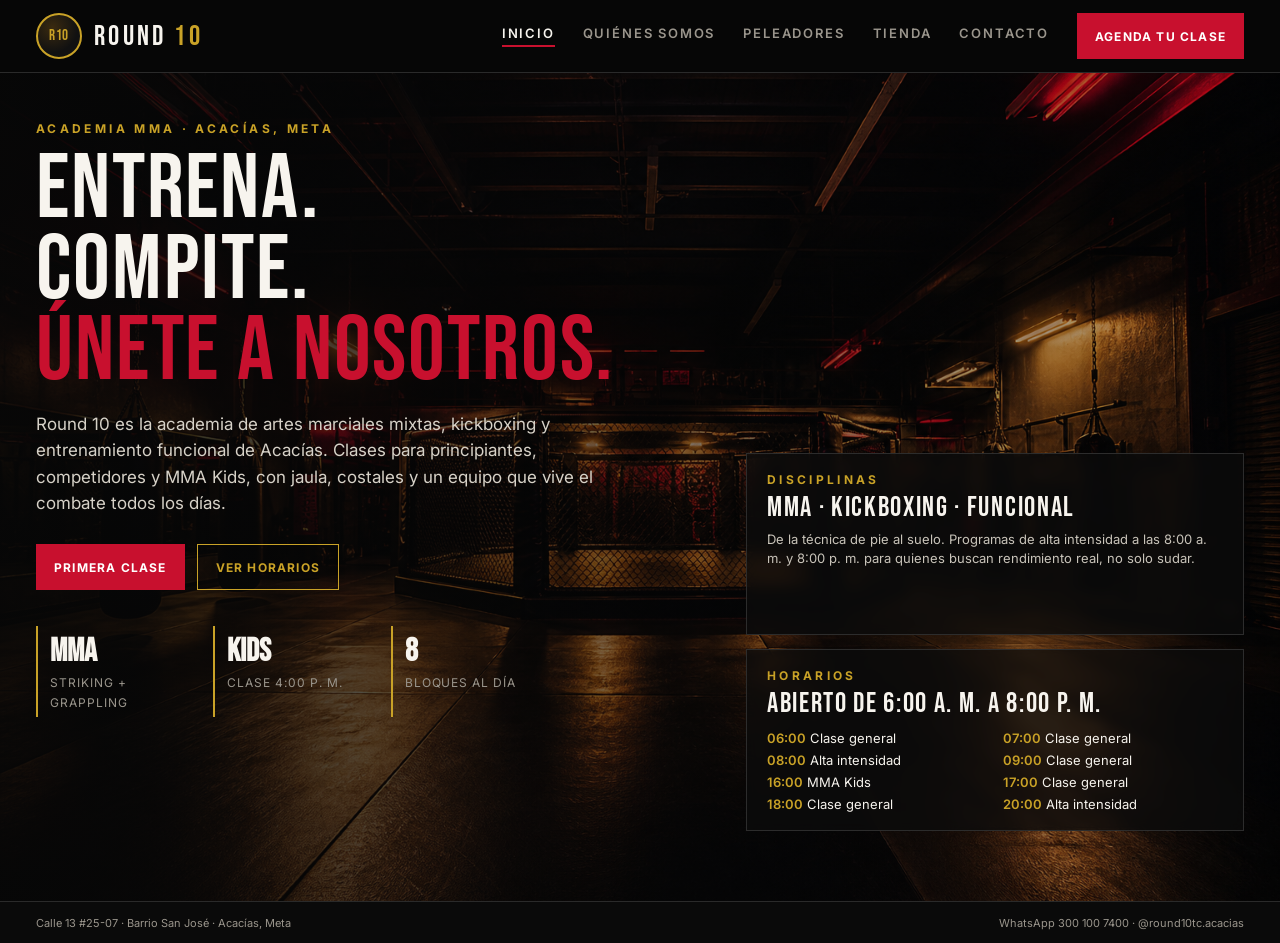
==== index.html @ 56158159 "Publish the Round 10 site from the accepted proposal. Five public pages, shared styles, WhatsApp che" ====
<!DOCTYPE html>
<html lang="es">
<head>
  <meta charset="UTF-8" />
  <meta name="viewport" content="width=device-width, initial-scale=1" />
  <title>Round 10 Acacías · Academia MMA</title>
  <meta name="description" content="Academia de MMA, kickboxing y entrenamiento funcional en Acacías, Meta. Clases para principiantes, competidores y MMA Kids." />
  <link rel="canonical" href="https://juanmorido.github.io/round10/" />
  <meta property="og:title" content="Round 10 Acacías · Academia MMA" />
  <meta property="og:description" content="Entrena. Compite. Únete a nosotros. MMA, kickboxing y funcional en Acacías." />
  <meta property="og:image" content="https://juanmorido.github.io/round10/assets/hero-gym.png" />
  <link rel="icon" href="favicon.svg" type="image/svg+xml" />
  <link rel="preconnect" href="https://fonts.googleapis.com" />
  <link rel="preconnect" href="https://fonts.gstatic.com" crossorigin />
  <link href="https://fonts.googleapis.com/css2?family=Bebas+Neue&family=Oswald:wght@400;500;600;700&family=Inter:wght@400;500;600;700&display=swap" rel="stylesheet" />
  <link rel="stylesheet" href="css/site.css" />
</head>
<body>
  <a class="skip" href="#contenido">Saltar al contenido</a>
  <header class="site-header">
    <nav class="nav" aria-label="Principal">
      <a class="brand" href="index.html">
        <span class="logo">R10</span>
        <span class="brand-name">ROUND <span>10</span></span>
      </a>
      <button class="nav-toggle" type="button" aria-expanded="false" aria-label="Abrir menú">
        <span></span><span></span><span></span>
      </button>
      <div class="nav-panel">
        <div class="nav-links">
          <a href="index.html" class="on" aria-current="page">Inicio</a>
          <a href="nosotros.html">Quiénes somos</a>
          <a href="peleadores.html">Peleadores</a>
          <a href="tienda.html">Tienda</a>
          <a href="contacto.html">Contacto</a>
        </div>
        <a class="nav-cta" href="contacto.html">Agenda tu clase</a>
      </div>
    </nav>
  </header>

  <main id="contenido">
    <section class="hero">
      <div>
        <div class="kicker">Academia MMA · Acacías, Meta</div>
        <h1>Entrena.<br>Compite.<br><em>Únete a nosotros.</em></h1>
        <p class="lead">Round 10 es la academia de artes marciales mixtas, kickboxing y entrenamiento funcional de Acacías. Clases para principiantes, competidores y MMA Kids, con jaula, costales y un equipo que vive el combate todos los días.</p>
        <div class="hero-actions">
          <a class="btn-red" href="contacto.html">Primera clase</a>
          <a class="btn-ghost" href="#horarios">Ver horarios</a>
        </div>
        <div class="stats">
          <div class="stat"><b>MMA</b><span>Striking + grappling</span></div>
          <div class="stat"><b>Kids</b><span>Clase 4:00 p. m.</span></div>
          <div class="stat"><b>8</b><span>Bloques al día</span></div>
        </div>
      </div>
      <div class="side-cards">
        <article class="card">
          <div class="kicker">Disciplinas</div>
          <h3>MMA · Kickboxing · Funcional</h3>
          <p>De la técnica de pie al suelo. Programas de alta intensidad a las 8:00 a. m. y 8:00 p. m. para quienes buscan rendimiento real, no solo sudar.</p>
        </article>
        <article class="card" id="horarios">
          <div class="kicker">Horarios</div>
          <h3>Abierto de 6:00 a. m. a 8:00 p. m.</h3>
          <div class="hours">
            <div><b>06:00</b> Clase general</div>
            <div><b>07:00</b> Clase general</div>
            <div><b>08:00</b> Alta intensidad</div>
            <div><b>09:00</b> Clase general</div>
            <div><b>16:00</b> MMA Kids</div>
            <div><b>17:00</b> Clase general</div>
            <div><b>18:00</b> Clase general</div>
            <div><b>20:00</b> Alta intensidad</div>
          </div>
        </article>
      </div>
    </section>
  </main>

  <footer class="site">
    <span>Calle 13 #25-07 · Barrio San José · Acacías, Meta</span>
    <span><a href="https://wa.me/573001007400">WhatsApp 300 100 7400</a> · <a href="https://www.instagram.com/round10tc.acacias/">@round10tc.acacias</a></span>
  </footer>
  <script src="js/site.js"></script>
</body>
</html>
---- css/site.css ----
:root {
  --black: #070707;
  --ink: #0d0d0d;
  --panel: #121212;
  --panel-2: #1a1a1a;
  --line: #2a2a2a;
  --red: #c8102e;
  --red-deep: #8a0b1f;
  --gold: #c9a227;
  --gold-soft: #e4c56a;
  --white: #f7f4ee;
  --muted: #9a958c;
}

* { box-sizing: border-box; margin: 0; padding: 0; }

html { scroll-behavior: smooth; }

body {
  background: var(--black);
  color: var(--white);
  font-family: Inter, system-ui, sans-serif;
  min-height: 100vh;
  display: flex;
  flex-direction: column;
}

img { max-width: 100%; display: block; }
a { color: inherit; }
button, input, select, textarea { font: inherit; }

.skip {
  position: absolute;
  left: -999px;
  top: 8px;
  background: var(--red);
  color: #fff;
  padding: 8px 12px;
  z-index: 100;
}
.skip:focus { left: 8px; }

h1, h2, h3, h4, .display { font-family: "Bebas Neue", Oswald, sans-serif; font-weight: 400; }

.kicker {
  color: var(--gold);
  letter-spacing: 0.28em;
  text-transform: uppercase;
  font-size: 12px;
  font-weight: 700;
}

.site-header {
  position: sticky;
  top: 0;
  z-index: 40;
  background: rgba(7, 7, 7, 0.94);
  border-bottom: 1px solid var(--line);
  backdrop-filter: blur(10px);
}

.nav {
  min-height: 72px;
  display: flex;
  align-items: center;
  justify-content: space-between;
  gap: 16px;
  padding: 10px 36px;
  max-width: 1600px;
  margin: 0 auto;
}

.brand {
  display: flex;
  align-items: center;
  gap: 12px;
  text-decoration: none;
}

.logo {
  width: 46px;
  height: 46px;
  border-radius: 50%;
  background: radial-gradient(circle at 35% 30%, #3a2a10, #111 62%);
  border: 2px solid var(--gold);
  display: grid;
  place-items: center;
  font-family: "Bebas Neue", sans-serif;
  color: var(--gold);
  font-size: 15px;
  line-height: 0.85;
  text-align: center;
  letter-spacing: 0.04em;
}

.brand-name {
  font-family: "Bebas Neue", sans-serif;
  font-size: 28px;
  letter-spacing: 0.12em;
}
.brand-name span { color: var(--gold); }

.nav-toggle {
  display: none;
  width: 42px;
  height: 42px;
  border: 1px solid var(--line);
  background: transparent;
  color: var(--white);
  cursor: pointer;
  place-items: center;
  gap: 5px;
  flex-direction: column;
}
.nav-toggle span {
  display: block;
  width: 18px;
  height: 2px;
  background: var(--white);
}

.nav-panel {
  display: flex;
  align-items: center;
  gap: 28px;
}

.nav-links {
  display: flex;
  gap: 28px;
  font-size: 13px;
  letter-spacing: 0.14em;
  text-transform: uppercase;
  font-weight: 600;
}
.nav-links a {
  color: var(--muted);
  text-decoration: none;
  padding-bottom: 4px;
}
.nav-links a:hover,
.nav-links a.on {
  color: var(--white);
  border-bottom: 2px solid var(--red);
}

.nav-cta,
.btn-red,
.btn-ghost {
  display: inline-flex;
  align-items: center;
  justify-content: center;
  height: 46px;
  padding: 0 18px;
  font-size: 12px;
  font-weight: 700;
  letter-spacing: 0.1em;
  text-transform: uppercase;
  text-decoration: none;
  border: 0;
  cursor: pointer;
}

.nav-cta,
.btn-red { background: var(--red); color: #fff; }
.nav-cta:hover,
.btn-red:hover { background: var(--red-deep); }

.btn-ghost {
  border: 1px solid var(--gold);
  color: var(--gold);
  background: transparent;
}
.btn-ghost:hover { background: rgba(201, 162, 39, 0.12); }

main { flex: 1; }

.hero {
  min-height: calc(100vh - 72px);
  background:
    linear-gradient(90deg, rgba(7, 7, 7, 0.92) 0%, rgba(7, 7, 7, 0.55) 46%, rgba(7, 7, 7, 0.25) 100%),
    url("../assets/hero-gym.png") center/cover no-repeat;
  padding: 48px 36px 70px;
  display: grid;
  grid-template-columns: 1.15fr 0.85fr;
  gap: 36px;
  max-width: 1600px;
  margin: 0 auto;
  width: 100%;
}

.hero h1 {
  font-size: clamp(52px, 8vw, 92px);
  line-height: 0.88;
  letter-spacing: 0.02em;
  margin: 14px 0 18px;
}
.hero h1 em { font-style: normal; color: var(--red); }
.hero p.lead {
  max-width: 560px;
  color: #d7d2c8;
  font-size: 17px;
  line-height: 1.55;
}

.hero-actions { display: flex; flex-wrap: wrap; gap: 12px; margin-top: 28px; }

.stats {
  display: grid;
  grid-template-columns: repeat(3, 1fr);
  gap: 12px;
  margin-top: 36px;
  max-width: 520px;
}
.stat { border-left: 2px solid var(--gold); padding: 6px 0 6px 12px; }
.stat b { display: block; font-family: "Bebas Neue", sans-serif; font-size: 32px; }
.stat span {
  color: var(--muted);
  font-size: 12px;
  letter-spacing: 0.08em;
  text-transform: uppercase;
}

.side-cards {
  display: grid;
  grid-template-rows: 1fr 1fr;
  gap: 14px;
  align-self: end;
}

.card {
  background: rgba(12, 12, 12, 0.78);
  border: 1px solid #2c2c2c;
  padding: 18px 20px;
  backdrop-filter: blur(6px);
}
.card h3 { font-size: 28px; letter-spacing: 0.06em; margin: 4px 0 6px; }
.card p { color: #c9c4ba; font-size: 13px; line-height: 1.45; }

.hours {
  display: grid;
  grid-template-columns: 1fr 1fr;
  gap: 6px 16px;
  margin-top: 10px;
  font-size: 13px;
}
.hours b { color: var(--gold); font-weight: 600; }

.about {
  display: grid;
  grid-template-columns: 0.92fr 1.08fr;
  min-height: calc(100vh - 114px);
}

.about-photo {
  background: url("../assets/about-training.png") center/cover no-repeat;
  position: relative;
  min-height: 420px;
}
.about-photo::after {
  content: "";
  position: absolute;
  inset: 0;
  background: linear-gradient(90deg, transparent 40%, #070707 100%);
}

.about-copy { padding: 42px 48px 70px 28px; }
.about-copy h1 {
  font-size: clamp(40px, 6vw, 64px);
  line-height: 0.9;
  margin: 10px 0 16px;
}
.about-copy p {
  color: #d4cfc6;
  font-size: 15px;
  line-height: 1.6;
  margin-bottom: 12px;
  max-width: 640px;
}

.values {
  display: grid;
  grid-template-columns: repeat(3, 1fr);
  gap: 12px;
  margin-top: 22px;
}
.value {
  background: var(--panel);
  border-top: 3px solid var(--red);
  padding: 16px;
}
.value h3 { font-size: 24px; margin-bottom: 6px; }
.value p { font-size: 12.5px; color: var(--muted); margin: 0; }

.coaches {
  display: grid;
  grid-template-columns: 1fr 1fr;
  gap: 12px;
  margin-top: 22px;
}
.coach {
  display: flex;
  gap: 12px;
  background: var(--panel-2);
  padding: 12px;
  border: 1px solid var(--line);
}
.coach .dot {
  width: 54px;
  height: 54px;
  border-radius: 50%;
  background: linear-gradient(145deg, var(--red), #3a0a12);
  border: 2px solid var(--gold);
  flex-shrink: 0;
}
.coach h4 { font-size: 20px; letter-spacing: 0.04em; }
.coach span {
  color: var(--gold);
  font-size: 11px;
  letter-spacing: 0.12em;
  text-transform: uppercase;
}
.coach p { font-size: 12px; color: var(--muted); margin: 4px 0 0; }

.page-wrap {
  padding: 28px 36px 62px;
  max-width: 1600px;
  margin: 0 auto;
  width: 100%;
}

.section-head {
  display: flex;
  justify-content: space-between;
  align-items: end;
  gap: 24px;
  margin-bottom: 18px;
}
.section-head h1 {
  font-size: clamp(40px, 6vw, 58px);
  line-height: 0.9;
}
.note {
  color: var(--muted);
  font-size: 12px;
  max-width: 420px;
  text-align: right;
}

.grid-fighters,
.grid-shop {
  display: grid;
  grid-template-columns: repeat(4, 1fr);
  gap: 16px;
}

.fighter,
.product {
  background: var(--panel);
  border: 1px solid var(--line);
  overflow: hidden;
}
.fighter:hover,
.product:hover { border-color: #3d3d3d; }

.fighter img {
  width: 100%;
  aspect-ratio: 3 / 4;
  object-fit: cover;
  object-position: center 12%;
  filter: grayscale(0.15) contrast(1.05);
}
.product img {
  width: 100%;
  aspect-ratio: 3 / 4;
  object-fit: cover;
  background: #0c0c0c;
}

.fighter-meta,
.product-meta { padding: 14px 14px 16px; }
.tag {
  color: var(--red);
  font-size: 11px;
  letter-spacing: 0.16em;
  text-transform: uppercase;
  font-weight: 700;
}
.fighter-meta h3,
.product-meta h3 { font-size: 26px; margin: 4px 0 6px; }

.record {
  display: flex;
  gap: 14px;
  font-size: 12px;
  color: var(--muted);
  flex-wrap: wrap;
}
.record b { color: var(--gold); }

.price {
  display: flex;
  justify-content: space-between;
  align-items: center;
  font-size: 13px;
  color: var(--muted);
  gap: 8px;
}
.price b {
  color: var(--gold);
  font-size: 18px;
  font-family: "Bebas Neue", sans-serif;
  letter-spacing: 0.04em;
}
.price a {
  border: 1px solid var(--red);
  color: #fff;
  padding: 6px 10px;
  font-size: 10px;
  letter-spacing: 0.1em;
  text-transform: uppercase;
  font-weight: 700;
  text-decoration: none;
}
.price a:hover { background: var(--red); }

.contact {
  display: grid;
  grid-template-columns: 1fr 1fr;
  min-height: calc(100vh - 114px);
}

.contact-left { padding: 40px 40px 70px 36px; }
.contact-left h1 {
  font-size: clamp(40px, 6vw, 62px);
  line-height: 0.9;
  margin: 8px 0 10px;
}
.contact-left > p {
  color: #d4cfc6;
  font-size: 15px;
  line-height: 1.55;
  margin-bottom: 22px;
  max-width: 560px;
}

.info-list { display: grid; gap: 14px; margin-bottom: 22px; }
.info { display: grid; grid-template-columns: 18px 1fr; gap: 12px; }
.info .mark {
  width: 18px;
  height: 18px;
  border-radius: 50%;
  background: var(--red);
  margin-top: 3px;
}
.info h4 {
  font-size: 13px;
  letter-spacing: 0.14em;
  text-transform: uppercase;
  color: var(--gold);
}
.info p { font-size: 15px; }
.info a { text-decoration: none; }
.info a:hover { color: var(--gold); }

.form {
  display: grid;
  grid-template-columns: 1fr 1fr;
  gap: 10px;
}
.form .full { grid-column: 1 / -1; }
.form label { display: grid; gap: 6px; font-size: 11px; letter-spacing: 0.08em; text-transform: uppercase; color: var(--muted); }
.form .btn-red { grid-column: 1 / -1; justify-self: start; margin-top: 4px; }

.field {
  width: 100%;
  background: #101010;
  border: 1px solid #2c2c2c;
  padding: 12px 14px;
  color: var(--white);
  font-size: 13px;
  text-transform: none;
  letter-spacing: 0;
}
.field:focus {
  outline: 1px solid var(--gold);
  border-color: var(--gold);
}
.field::placeholder { color: var(--muted); }

.contact-right {
  background:
    linear-gradient(180deg, rgba(7, 7, 7, 0.2), rgba(7, 7, 7, 0.55)),
    url("../assets/mma-kids.png") center/cover no-repeat;
  position: relative;
  min-height: 420px;
}

.map-card {
  position: absolute;
  right: 28px;
  bottom: 28px;
  left: 28px;
  background: rgba(10, 10, 10, 0.88);
  border: 1px solid var(--gold);
  padding: 18px 20px;
}
.map-card h3 { font-size: 30px; }
.map-card p { color: #d4cfc6; font-size: 14px; margin: 4px 0 12px; }
.map-card iframe {
  display: block;
  width: 100%;
  height: 180px;
  border: 0;
  margin: 8px 0 12px;
  background: #1a1a1a;
}

.socials { display: flex; gap: 8px; flex-wrap: wrap; }
.pill {
  border: 1px solid #444;
  padding: 6px 10px;
  font-size: 11px;
  letter-spacing: 0.08em;
  text-transform: uppercase;
  text-decoration: none;
}
.pill:hover { border-color: var(--gold); color: var(--gold); }

footer.site {
  margin-top: auto;
  min-height: 42px;
  display: flex;
  align-items: center;
  justify-content: space-between;
  gap: 12px;
  flex-wrap: wrap;
  padding: 12px 36px;
  border-top: 1px solid var(--line);
  font-size: 11px;
  color: var(--muted);
  background: #0a0a0a;
}
footer.site a { color: var(--muted); text-decoration: none; }
footer.site a:hover { color: var(--gold); }

:focus-visible { outline: 2px solid var(--gold); outline-offset: 2px; }

@media (max-width: 980px) {
  .nav { padding: 10px 18px; }
  .hero, .page-wrap, .contact-left, .about-copy { padding-left: 18px; padding-right: 18px; }
  .hero { grid-template-columns: 1fr; min-height: auto; padding-top: 36px; }
  .side-cards { grid-template-rows: none; }
  .about, .contact { grid-template-columns: 1fr; }
  .about-photo::after {
    background: linear-gradient(180deg, transparent 40%, #070707 100%);
  }
  .about-copy { padding-top: 28px; }
  .values, .coaches, .grid-fighters, .grid-shop { grid-template-columns: 1fr 1fr; }
  .section-head { flex-direction: column; align-items: start; }
  .note { text-align: left; }
  .contact-right { min-height: 520px; }
  .map-card { position: relative; right: auto; left: auto; bottom: auto; margin: 18px; }
  footer.site { padding: 12px 18px; }
}

@media (max-width: 860px) {
  .nav-toggle { display: flex; }
  .nav-panel {
    display: none;
    position: absolute;
    top: 100%;
    left: 0;
    right: 0;
    flex-direction: column;
    align-items: stretch;
    gap: 16px;
    padding: 8px 18px 20px;
    background: rgba(7, 7, 7, 0.98);
    border-bottom: 1px solid var(--line);
  }
  .nav-panel.open { display: flex; }
  .nav-links { flex-direction: column; gap: 12px; }
  .nav-cta { width: 100%; }
}

@media (max-width: 640px) {
  .values, .coaches, .grid-fighters, .grid-shop, .form, .hours {
    grid-template-columns: 1fr;
  }
  .hero h1 { font-size: 48px; }
  .about-photo { min-height: 280px; }
}
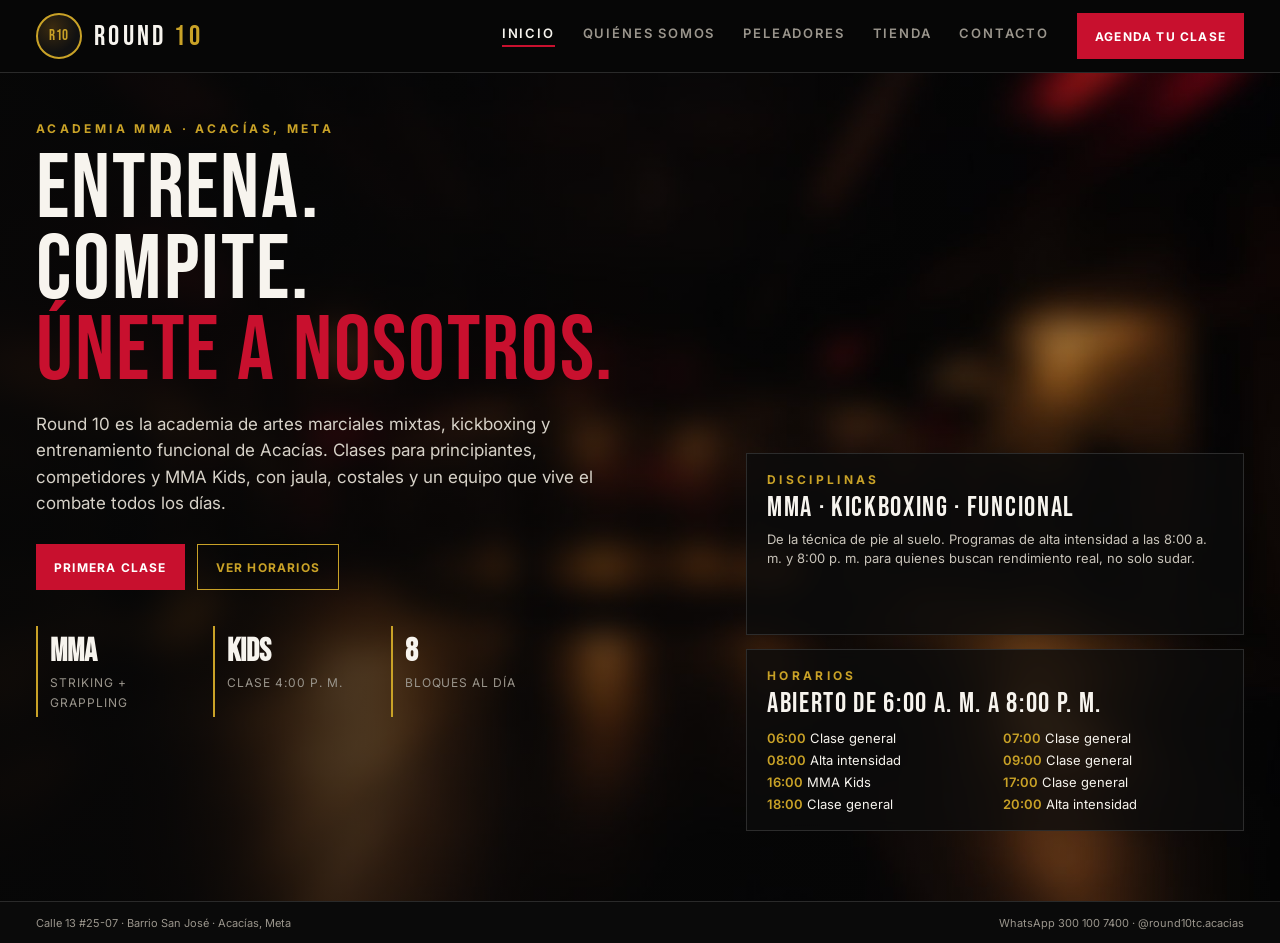
==== commit 36e81779: "Bake the placeholder blur into the photo files. CSS filters were cached on GitHub Pages, so sample f" ====
--- a/index.html
+++ b/index.html
@@ -8,12 +8,12 @@
   <link rel="canonical" href="https://juanmorido.github.io/round10/" />
   <meta property="og:title" content="Round 10 Acacías · Academia MMA" />
   <meta property="og:description" content="Entrena. Compite. Únete a nosotros. MMA, kickboxing y funcional en Acacías." />
-  <meta property="og:image" content="https://juanmorido.github.io/round10/assets/hero-gym.png" />
+  <meta property="og:image" content="https://juanmorido.github.io/round10/assets/hero-gym.jpg" />
   <link rel="icon" href="favicon.svg" type="image/svg+xml" />
   <link rel="preconnect" href="https://fonts.googleapis.com" />
   <link rel="preconnect" href="https://fonts.gstatic.com" crossorigin />
   <link href="https://fonts.googleapis.com/css2?family=Bebas+Neue&family=Oswald:wght@400;500;600;700&family=Inter:wght@400;500;600;700&display=swap" rel="stylesheet" />
-  <link rel="stylesheet" href="css/site.css" />
+  <link rel="stylesheet" href="css/site.css?v=3" />
 </head>
 <body>
   <a class="skip" href="#contenido">Saltar al contenido</a>
--- a/css/site.css
+++ b/css/site.css
@@ -176,10 +176,11 @@
 main { flex: 1; }
 
 .hero {
+  position: relative;
+  isolation: isolate;
+  overflow: hidden;
   min-height: calc(100vh - 72px);
-  background:
-    linear-gradient(90deg, rgba(7, 7, 7, 0.92) 0%, rgba(7, 7, 7, 0.55) 46%, rgba(7, 7, 7, 0.25) 100%),
-    url("../assets/hero-gym.png") center/cover no-repeat;
+  background: var(--black);
   padding: 48px 36px 70px;
   display: grid;
   grid-template-columns: 1.15fr 0.85fr;
@@ -187,6 +188,21 @@
   max-width: 1600px;
   margin: 0 auto;
   width: 100%;
+}
+.hero::before {
+  content: "";
+  position: absolute;
+  inset: 0;
+  background: url("../assets/hero-gym.jpg") center/cover no-repeat;
+  z-index: -2;
+}
+.hero::after {
+  content: "";
+  position: absolute;
+  inset: 0;
+  background: linear-gradient(90deg, rgba(7, 7, 7, 0.92) 0%, rgba(7, 7, 7, 0.55) 46%, rgba(7, 7, 7, 0.25) 100%);
+  z-index: -1;
+  pointer-events: none;
 }
 
 .hero h1 {
@@ -253,9 +269,16 @@
 }
 
 .about-photo {
-  background: url("../assets/about-training.png") center/cover no-repeat;
   position: relative;
+  overflow: hidden;
   min-height: 420px;
+  background: var(--black);
+}
+.about-photo::before {
+  content: "";
+  position: absolute;
+  inset: 0;
+  background: url("../assets/about-training.jpg") center/cover no-repeat;
 }
 .about-photo::after {
   content: "";
@@ -368,7 +391,6 @@
   aspect-ratio: 3 / 4;
   object-fit: cover;
   object-position: center 12%;
-  filter: grayscale(0.15) contrast(1.05);
 }
 .product img {
   width: 100%;
@@ -489,15 +511,28 @@
 .field::placeholder { color: var(--muted); }
 
 .contact-right {
-  background:
-    linear-gradient(180deg, rgba(7, 7, 7, 0.2), rgba(7, 7, 7, 0.55)),
-    url("../assets/mma-kids.png") center/cover no-repeat;
   position: relative;
+  overflow: hidden;
   min-height: 420px;
+  background: var(--black);
+}
+.contact-right::before {
+  content: "";
+  position: absolute;
+  inset: 0;
+  background: url("../assets/mma-kids.jpg") center/cover no-repeat;
+}
+.contact-right::after {
+  content: "";
+  position: absolute;
+  inset: 0;
+  background: linear-gradient(180deg, rgba(7, 7, 7, 0.2), rgba(7, 7, 7, 0.55));
+  pointer-events: none;
 }
 
 .map-card {
   position: absolute;
+  z-index: 1;
   right: 28px;
   bottom: 28px;
   left: 28px;
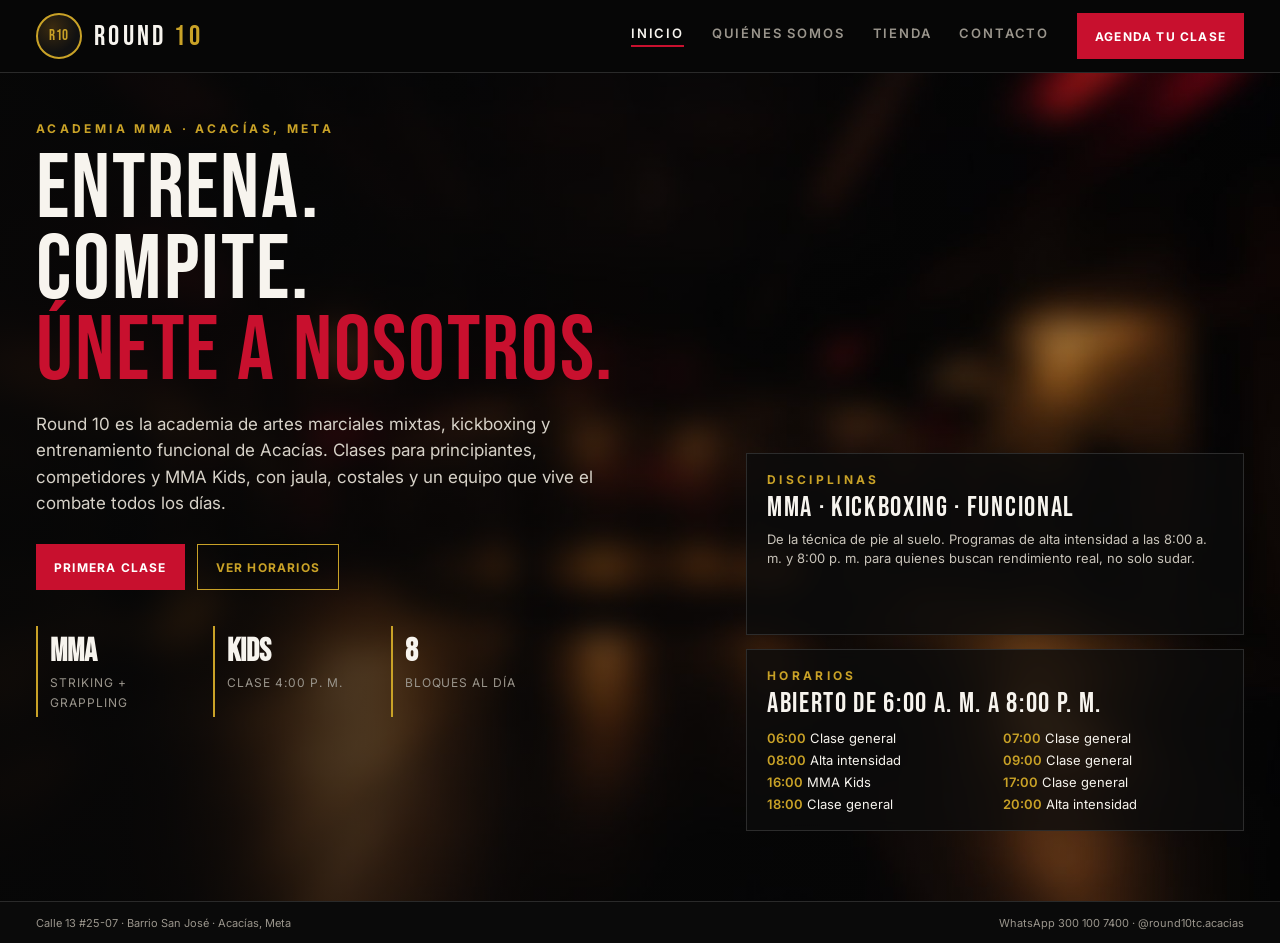
==== commit 54c9c7e1: "Hide the fighters page until the academy has real athlete photos. Co-authored-by: Cursor <cursoragen" ====
--- a/index.html
+++ b/index.html
@@ -30,7 +30,6 @@
         <div class="nav-links">
           <a href="index.html" class="on" aria-current="page">Inicio</a>
           <a href="nosotros.html">Quiénes somos</a>
-          <a href="peleadores.html">Peleadores</a>
           <a href="tienda.html">Tienda</a>
           <a href="contacto.html">Contacto</a>
         </div>
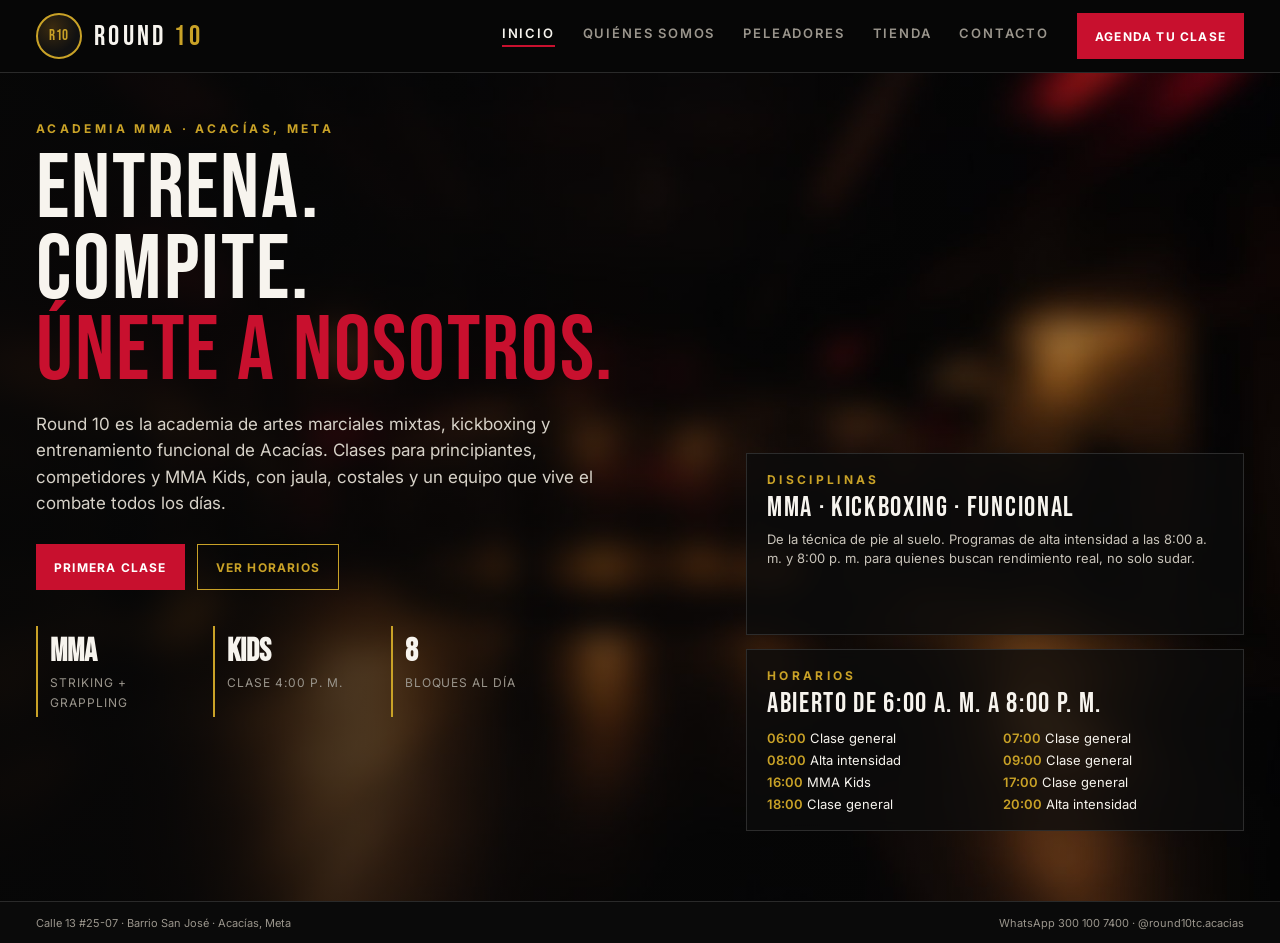
==== commit ac6a6151: "Restore the fighters page and put it back in the site menu. Co-authored-by: Cursor <cursoragent@curs" ====
--- a/index.html
+++ b/index.html
@@ -30,6 +30,7 @@
         <div class="nav-links">
           <a href="index.html" class="on" aria-current="page">Inicio</a>
           <a href="nosotros.html">Quiénes somos</a>
+          <a href="peleadores.html">Peleadores</a>
           <a href="tienda.html">Tienda</a>
           <a href="contacto.html">Contacto</a>
         </div>
